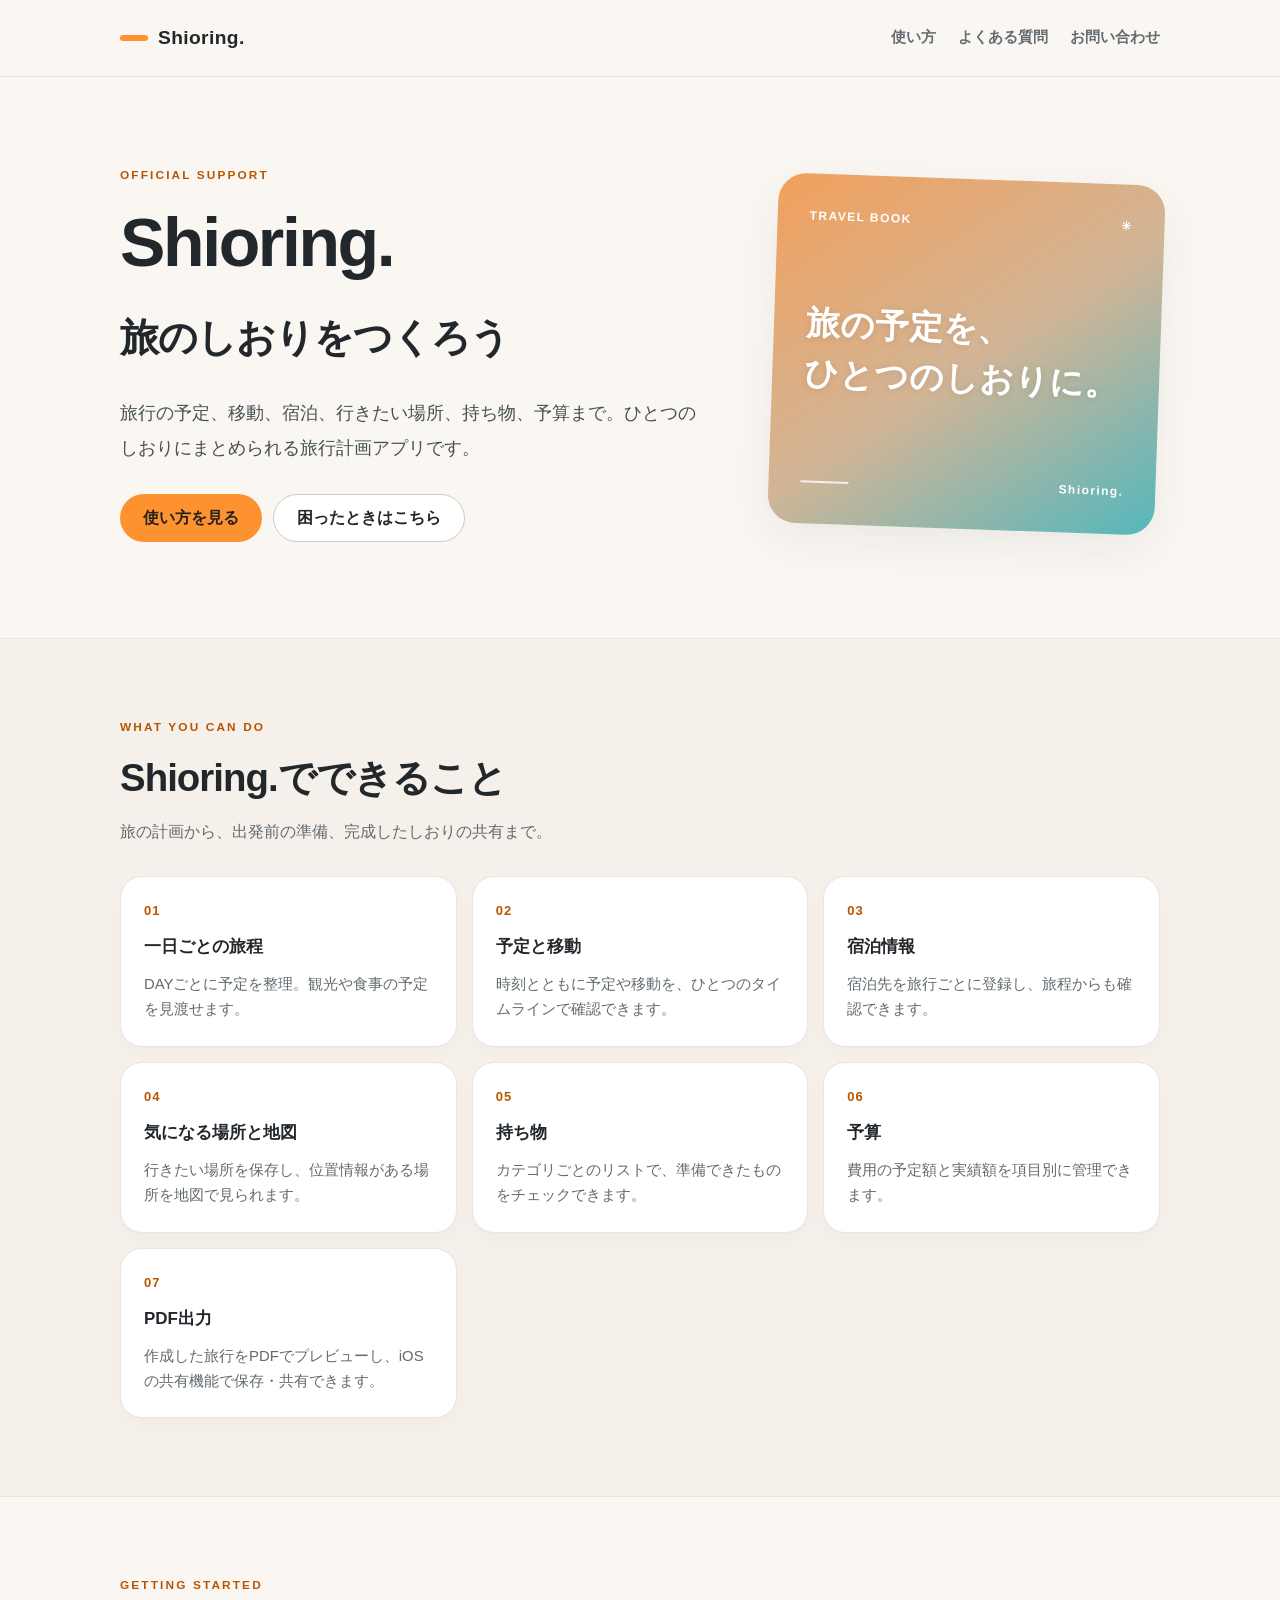
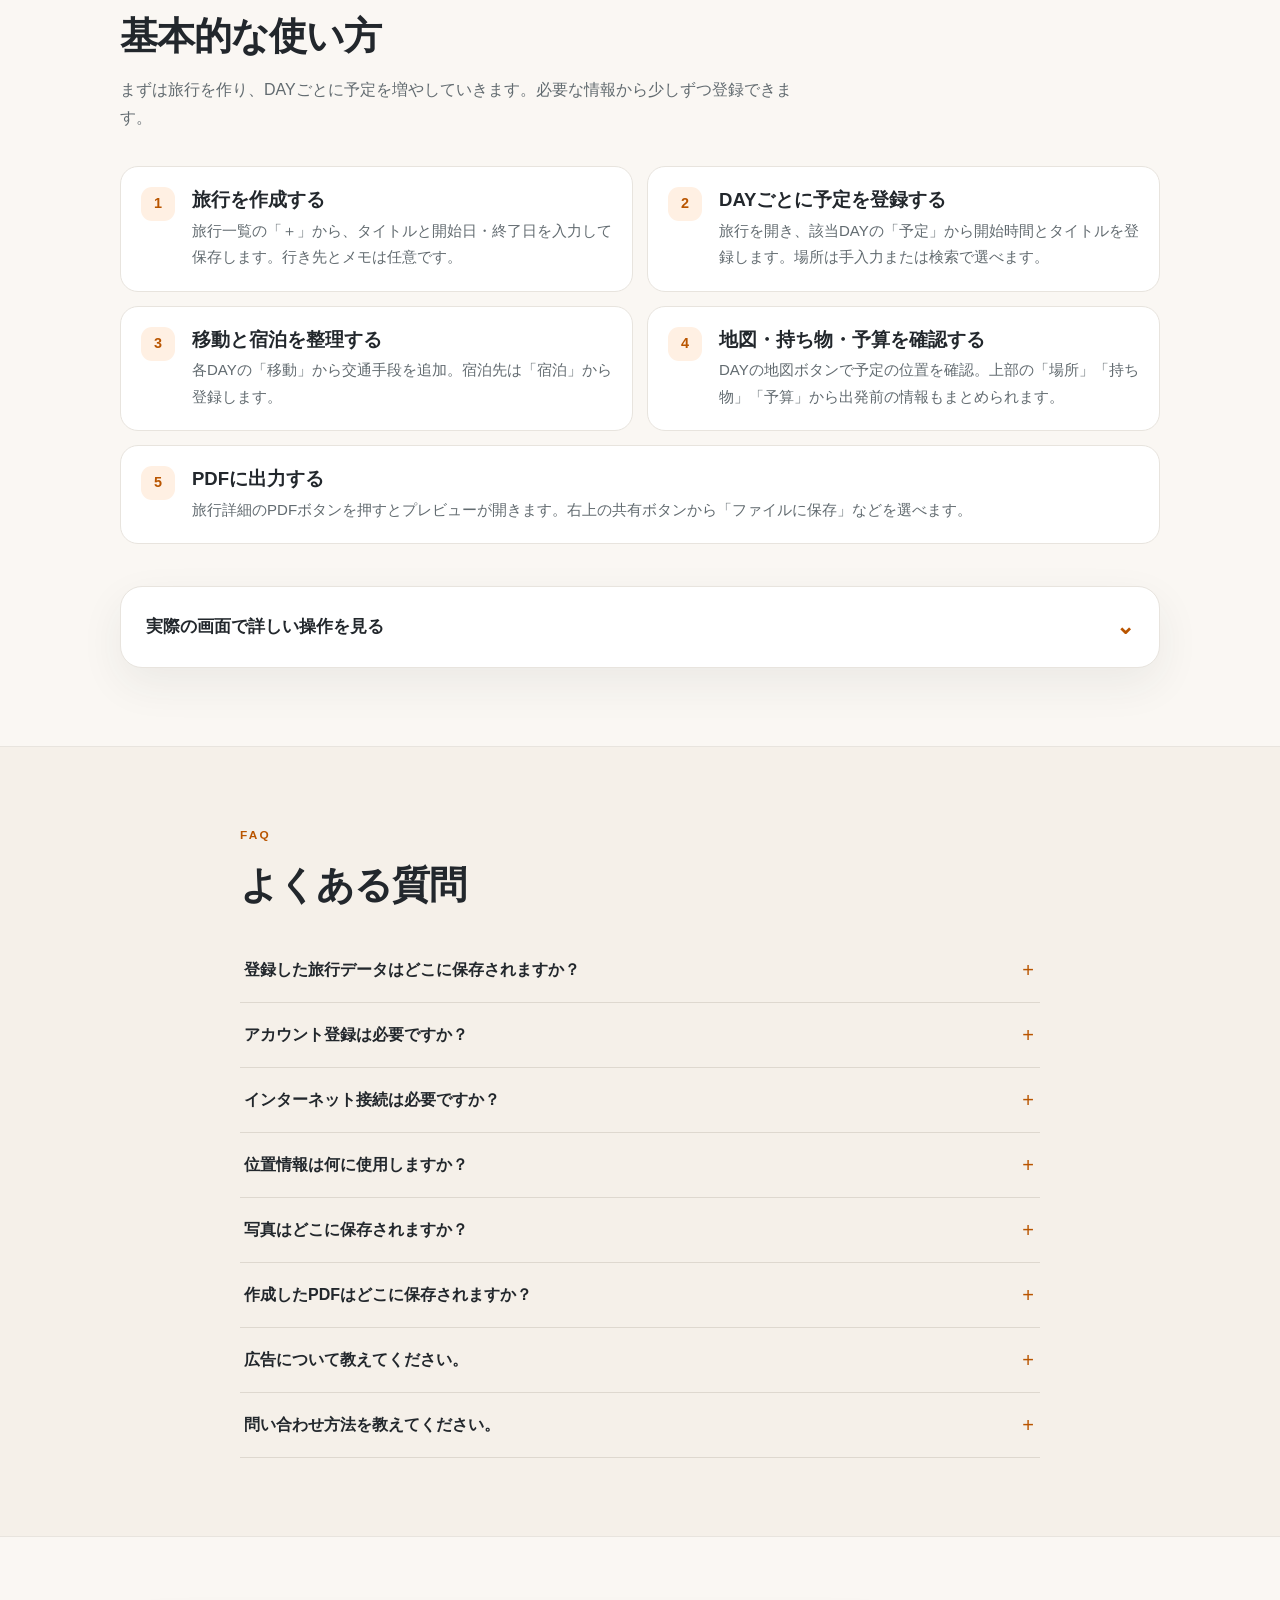
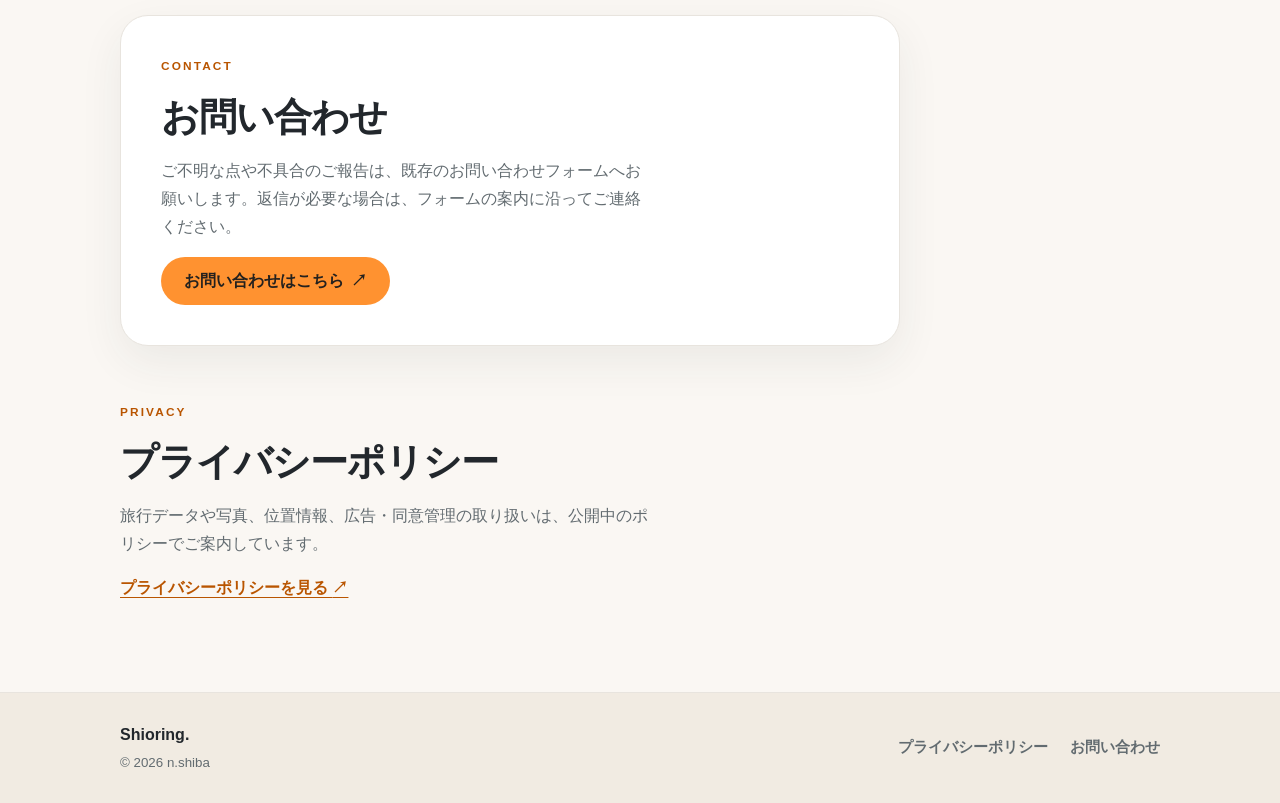
==== support/index.html @ f14eb3ba "Add files via upload" ====
<!doctype html>
<html lang="ja">
<head>
  <meta charset="utf-8">
  <meta name="viewport" content="width=device-width, initial-scale=1">
  <meta name="description" content="Shioring. の使い方、よくある質問、お問い合わせをご案内する公式サポートページです。">
  <meta name="theme-color" content="#faf7f3">
  <title>Shioring. サポート</title>
  <link rel="stylesheet" href="./assets/site.css">
  <script src="./assets/site.js" defer></script>
</head>
<body>
  <a class="skip-link" href="#main">本文へ移動</a>
  <header class="site-header">
    <div class="wrap header-inner">
      <a class="wordmark" href="#top" aria-label="Shioring. サポートの先頭へ"><span class="wordmark-mark" aria-hidden="true"></span>Shioring.</a>
      <nav aria-label="ページ内ナビゲーション">
        <a href="#guide">使い方</a>
        <a href="#faq">よくある質問</a>
        <a href="#contact">お問い合わせ</a>
      </nav>
    </div>
  </header>

  <main id="main">
    <section class="hero wrap" id="top" aria-labelledby="hero-title">
      <div class="hero-copy">
        <p class="eyebrow">OFFICIAL SUPPORT</p>
        <h1 id="hero-title">Shioring.<br><span>旅のしおりをつくろう</span></h1>
        <p class="lead">旅行の予定、移動、宿泊、行きたい場所、持ち物、予算まで。ひとつのしおりにまとめられる旅行計画アプリです。</p>
        <div class="hero-actions">
          <a class="button button-primary" href="#guide">使い方を見る</a>
          <a class="button button-outline" href="#contact">困ったときはこちら</a>
        </div>
      </div>
      <div class="hero-note" aria-hidden="true">
        <div class="note-top"><span>TRAVEL BOOK</span><span>✳</span></div>
        <div class="note-middle">旅の予定を、<br>ひとつのしおりに。</div>
        <div class="note-bottom"><span class="note-line"></span><span>Shioring.</span></div>
      </div>
    </section>

    <section class="section section-warm" id="features" aria-labelledby="features-title">
      <div class="wrap">
        <p class="eyebrow">WHAT YOU CAN DO</p>
        <h2 id="features-title">Shioring.でできること</h2>
        <p class="section-intro">旅の計画から、出発前の準備、完成したしおりの共有まで。</p>
        <ul class="feature-grid">
          <li><span class="feature-symbol" aria-hidden="true">01</span><strong>一日ごとの旅程</strong><span>DAYごとに予定を整理。観光や食事の予定を見渡せます。</span></li>
          <li><span class="feature-symbol" aria-hidden="true">02</span><strong>予定と移動</strong><span>時刻とともに予定や移動を、ひとつのタイムラインで確認できます。</span></li>
          <li><span class="feature-symbol" aria-hidden="true">03</span><strong>宿泊情報</strong><span>宿泊先を旅行ごとに登録し、旅程からも確認できます。</span></li>
          <li><span class="feature-symbol" aria-hidden="true">04</span><strong>気になる場所と地図</strong><span>行きたい場所を保存し、位置情報がある場所を地図で見られます。</span></li>
          <li><span class="feature-symbol" aria-hidden="true">05</span><strong>持ち物</strong><span>カテゴリごとのリストで、準備できたものをチェックできます。</span></li>
          <li><span class="feature-symbol" aria-hidden="true">06</span><strong>予算</strong><span>費用の予定額と実績額を項目別に管理できます。</span></li>
          <li><span class="feature-symbol" aria-hidden="true">07</span><strong>PDF出力</strong><span>作成した旅行をPDFでプレビューし、iOSの共有機能で保存・共有できます。</span></li>
        </ul>
      </div>
    </section>

    <section class="section wrap" id="guide" aria-labelledby="guide-title">
      <p class="eyebrow">GETTING STARTED</p>
      <h2 id="guide-title">基本的な使い方</h2>
      <p class="section-intro">まずは旅行を作り、DAYごとに予定を増やしていきます。必要な情報から少しずつ登録できます。</p>
      <ol class="quick-steps">
        <li><span class="step-number">1</span><div><h3>旅行を作成する</h3><p>旅行一覧の「＋」から、タイトルと開始日・終了日を入力して保存します。行き先とメモは任意です。</p></div></li>
        <li><span class="step-number">2</span><div><h3>DAYごとに予定を登録する</h3><p>旅行を開き、該当DAYの「予定」から開始時間とタイトルを登録します。場所は手入力または検索で選べます。</p></div></li>
        <li><span class="step-number">3</span><div><h3>移動と宿泊を整理する</h3><p>各DAYの「移動」から交通手段を追加。宿泊先は「宿泊」から登録します。</p></div></li>
        <li><span class="step-number">4</span><div><h3>地図・持ち物・予算を確認する</h3><p>DAYの地図ボタンで予定の位置を確認。上部の「場所」「持ち物」「予算」から出発前の情報もまとめられます。</p></div></li>
        <li><span class="step-number">5</span><div><h3>PDFに出力する</h3><p>旅行詳細のPDFボタンを押すとプレビューが開きます。右上の共有ボタンから「ファイルに保存」などを選べます。</p></div></li>
      </ol>

      <details class="illustrated-guide" id="detailed-guide">
        <summary>実際の画面で詳しい操作を見る <span class="summary-arrow" aria-hidden="true">⌄</span></summary>
        <div class="guide-body">
          <article class="guide-card">
            <div><p class="eyebrow">STEP 1</p><h3>旅行のタイトルと日程を決める</h3><p>旅行一覧の右上にある「＋」を押し、タイトル、開始日、終了日を入力して「保存」。保存後、旅行ごとの表紙とDAYが表示されます。</p><p class="image-note">画像：架空の「秋の京都旅」を作成した後の表紙</p></div>
            <a class="screen-link" href="./assets/images/help-cover.jpg" target="_blank" rel="noopener" aria-label="旅行表紙の画面を拡大する"><img src="./assets/images/help-cover.jpg" alt="架空の秋の京都旅の表紙。旅行タイトル、行き先、期間が表示されている" width="960" height="1687" loading="lazy" decoding="async"></a>
          </article>
          <article class="guide-card">
            <div><p class="eyebrow">STEP 2–3</p><h3>予定、移動、宿泊をひとつの旅程に</h3><p>DAY見出しの下に宿泊先が表示されます。DAY末尾の「予定」「移動」から追加してください。予定はタイトルと開始時間を入力でき、移動は交通手段や出発・到着情報を登録できます。</p><p class="image-note">画像：DAY 1の旅程。宿泊、予定、移動が同じ流れに表示されます</p></div>
            <a class="screen-link" href="./assets/images/help-itinerary.jpg" target="_blank" rel="noopener" aria-label="旅程画面を拡大する"><img src="./assets/images/help-itinerary.jpg" alt="DAY 1の旅程に宿泊先、東京駅集合、新幹線、ホテルチェックインが表示されている" width="960" height="1505" loading="lazy" decoding="async"></a>
          </article>
          <article class="guide-card">
            <div><p class="eyebrow">STEP 4</p><h3>地図で行き先を確認する</h3><p>DAY見出しの地図アイコンを押すと、その日の位置情報付き予定を地図上で確認できます。「場所」では気になる場所を保存できます。位置情報がない予定は地図に表示されません。</p><p class="image-note">画像：DAY 2の地図</p></div>
            <a class="screen-link" href="./assets/images/help-map.jpg" target="_blank" rel="noopener" aria-label="DAY地図画面を拡大する"><img src="./assets/images/help-map.jpg" alt="DAY 2の地図に番号付きの予定マーカーが表示されている" width="960" height="1913" loading="lazy" decoding="async"></a>
          </article>
          <article class="guide-card">
            <div><p class="eyebrow">STEP 4</p><h3>持ち物と予算も準備する</h3><p>旅行詳細の「持ち物」で準備済みをチェック。「予算」では項目ごとに予定額・実績額を登録し、合計を確認できます。</p><p class="image-note">画像：持ち物と予算の画面</p></div>
            <div class="screen-pair">
              <a class="screen-link" href="./assets/images/help-packing.jpg" target="_blank" rel="noopener" aria-label="持ち物画面を拡大する"><img src="./assets/images/help-packing.jpg" alt="架空の旅行の持ち物画面。財布は準備済み、モバイルバッテリーは未準備" width="960" height="1265" loading="lazy" decoding="async"></a>
              <a class="screen-link" href="./assets/images/help-budget.jpg" target="_blank" rel="noopener" aria-label="予算画面を拡大する"><img src="./assets/images/help-budget.jpg" alt="架空の旅行の予算画面。予定額、実績額、差額の合計が表示されている" width="960" height="1673" loading="lazy" decoding="async"></a>
            </div>
          </article>
          <article class="guide-card">
            <div><p class="eyebrow">STEP 5</p><h3>完成したしおりをPDFで共有</h3><p>旅行詳細の右上にあるPDFボタンからプレビューへ。共有ボタンを押し、iOSの共有先から保存先を選びます。PDFは作成するだけでは「ファイル」アプリへ自動保存されません。</p><p class="image-note">画像：PDFプレビュー</p></div>
            <a class="screen-link" href="./assets/images/help-pdf.jpg" target="_blank" rel="noopener" aria-label="PDFプレビュー画面を拡大する"><img src="./assets/images/help-pdf.jpg" alt="秋の京都旅のPDFプレビュー。右上に共有ボタンがある" width="960" height="1818" loading="lazy" decoding="async"></a>
          </article>
        </div>
      </details>

      <section class="video-guide" id="video-guide" hidden aria-labelledby="video-title">
        <div><p class="eyebrow">VIDEO GUIDE</p><h3 id="video-title">動画で基本操作を見る</h3><p>再生ボタンを押したときだけ動画を読み込みます。音声・BGMはありません。</p></div>
        <video controls playsinline preload="none">
          <source src="./assets/videos/basic-guide.mp4" type="video/mp4">
          お使いのブラウザは動画の再生に対応していません。
        </video>
      </section>
    </section>

    <section class="section section-warm" id="faq" aria-labelledby="faq-title">
      <div class="wrap faq-wrap">
        <p class="eyebrow">FAQ</p>
        <h2 id="faq-title">よくある質問</h2>
        <details><summary>登録した旅行データはどこに保存されますか？</summary><p>旅行の内容は原則として端末内に保存されます。アプリにはCloudKit・iCloudによる旅行データの自動同期機能はありません。端末の変更・アプリの削除前は、必要な旅行をPDFで保存してください。PDFは閲覧用で、アプリへ旅行データを復元する機能はありません。</p></details>
        <details><summary>アカウント登録は必要ですか？</summary><p>いいえ。アプリ内にアカウント登録・ログイン機能はありません。</p></details>
        <details><summary>インターネット接続は必要ですか？</summary><p>保存済みの旅行内容の確認・編集には、通常は接続を必要としません。地図の読み込み、場所検索、広告、外部ページの表示などには接続が必要な場合があります。</p></details>
        <details><summary>位置情報は何に使用しますか？</summary><p>ユーザーが現在地を使う操作をしたとき、DAY地図での現在地表示や周辺検索などに使用します。現在地の履歴を旅行データとして保存する機能はありません。位置情報を許可しなくても、旅行の作成や閲覧は利用できます。</p></details>
        <details><summary>写真はどこに保存されますか？</summary><p>選択した表紙・予定の写真は、表示に適したサイズに処理して端末内のアプリ領域へ保存します。写真ライブラリ全体を読み取る機能はありません。</p></details>
        <details><summary>作成したPDFはどこに保存されますか？</summary><p>PDFはプレビュー用に一時ファイルとして生成されます。残しておきたい場合は、共有ボタンから「ファイルに保存」など保存先を選んでください。</p></details>
        <details><summary>広告について教えてください。</summary><p>旅行一覧にはGoogle AdMobのバナー広告が表示される場合があります。旅行詳細や編集画面には表示しません。地域などに応じた同意確認にはGoogle UMPを使用します。詳しくは<a href="https://n-shiba-play.github.io/tabi-no-shiori-privacy/">プライバシーポリシー</a>をご覧ください。</p></details>
        <details><summary>問い合わせ方法を教えてください。</summary><p><a href="https://forms.gle/FpGztPyjctVfesUS7" target="_blank" rel="noopener noreferrer">既存のお問い合わせフォーム</a>からご連絡ください。旅行データや写真などの個人情報は、必要がなければ送らないでください。</p></details>
      </div>
    </section>

    <section class="section wrap contact-wrap" id="contact" aria-labelledby="contact-title">
      <div class="contact-card">
        <p class="eyebrow">CONTACT</p>
        <h2 id="contact-title">お問い合わせ</h2>
        <p>ご不明な点や不具合のご報告は、既存のお問い合わせフォームへお願いします。返信が必要な場合は、フォームの案内に沿ってご連絡ください。</p>
        <a class="button button-primary" href="https://forms.gle/FpGztPyjctVfesUS7" target="_blank" rel="noopener noreferrer">お問い合わせはこちら <span aria-hidden="true">↗</span></a>
      </div>
    </section>

    <section class="section wrap policy-wrap" id="privacy" aria-labelledby="privacy-title">
      <p class="eyebrow">PRIVACY</p>
      <h2 id="privacy-title">プライバシーポリシー</h2>
      <p>旅行データや写真、位置情報、広告・同意管理の取り扱いは、公開中のポリシーでご案内しています。</p>
      <a class="text-link" href="https://n-shiba-play.github.io/tabi-no-shiori-privacy/">プライバシーポリシーを見る <span aria-hidden="true">↗</span></a>
    </section>
  </main>

  <footer class="site-footer">
    <div class="wrap footer-inner"><div><strong>Shioring.</strong><small>© 2026 n.shiba</small></div><nav aria-label="フッターナビゲーション"><a href="https://n-shiba-play.github.io/tabi-no-shiori-privacy/">プライバシーポリシー</a><a href="https://forms.gle/FpGztPyjctVfesUS7" target="_blank" rel="noopener noreferrer">お問い合わせ</a></nav></div>
  </footer>
</body>
</html>
---- support/assets/site.css ----
:root{color-scheme:light;--paper:#faf7f3;--paper-deep:#f5f0e9;--card:#fff;--ink:#22272c;--muted:#626b70;--orange:#ff9230;--orange-deep:#b95500;--teal:#39bac2;--line:#e8e4de;--radius:22px;--shadow:0 16px 44px rgba(46,52,54,.07)}
*{box-sizing:border-box}
html{scroll-behavior:smooth;scroll-padding-top:88px}
body{margin:0;background:var(--paper);color:var(--ink);font-family:-apple-system,BlinkMacSystemFont,"Hiragino Kaku Gothic ProN","Hiragino Sans",Meiryo,sans-serif;line-height:1.75;-webkit-text-size-adjust:100%}
img,video{max-width:100%;height:auto;display:block}
a{color:inherit;text-underline-offset:.22em}
button,a,summary{-webkit-tap-highlight-color:transparent}
:focus-visible{outline:3px solid var(--teal);outline-offset:4px;border-radius:5px}
.skip-link{position:absolute;left:16px;top:-80px;z-index:50;background:var(--ink);color:#fff;padding:10px 16px;border-radius:8px}.skip-link:focus{top:12px}
.wrap{width:min(100% - 40px,1040px);margin-inline:auto}
.site-header{background:rgba(250,247,243,.96);border-bottom:1px solid var(--line)}
.header-inner{min-height:76px;display:flex;align-items:center;justify-content:space-between;gap:20px}
.wordmark{text-decoration:none;font-size:1.2rem;letter-spacing:.02em;font-weight:800;display:inline-flex;align-items:center;gap:10px;white-space:nowrap}
.wordmark-mark{display:inline-block;width:28px;height:6px;border-radius:9px;background:var(--orange)}
.site-header nav,.footer-inner nav{display:flex;align-items:center;gap:22px;flex-wrap:wrap}
.site-header nav a,.footer-inner nav a{text-decoration:none;color:var(--muted);font-size:.91rem;font-weight:600}
.site-header nav a:hover,.footer-inner nav a:hover,.text-link:hover{color:var(--orange-deep)}
.hero{padding-block:88px 96px;display:grid;grid-template-columns:minmax(0,1.2fr) minmax(240px,.8fr);align-items:center;gap:72px}
.eyebrow{font-size:.74rem;letter-spacing:.18em;font-weight:800;color:var(--orange-deep);margin:0 0 14px}
h1,h2,h3,p{overflow-wrap:anywhere}
h1{font-size:clamp(2.55rem,5.4vw,4.25rem);line-height:1.25;letter-spacing:-.035em;margin:0 0 26px}
h1 span{font-size:.58em;font-weight:750;letter-spacing:-.025em}
h2{font-size:clamp(1.7rem,3.3vw,2.4rem);line-height:1.35;letter-spacing:-.025em;margin:0 0 14px}
h3{font-size:1.16rem;line-height:1.45;margin:0 0 10px}
p{margin:0 0 1em}
.lead{font-size:1.13rem;max-width:34em;color:#455054;line-height:1.95}
.hero-actions{display:flex;gap:11px;flex-wrap:wrap;margin-top:28px}
.button{min-height:48px;border-radius:999px;padding:10px 23px;display:inline-flex;justify-content:center;align-items:center;gap:7px;text-decoration:none;font-weight:750;line-height:1.35;transition:transform .15s,background-color .15s}
.button:hover{transform:translateY(-2px)}
.button-primary{background:var(--orange);color:#24211e}.button-primary:hover{background:#ffa249}
.button-outline{border:1px solid #cfcac2;background:#fff;color:var(--ink)}
.hero-note{min-height:350px;border-radius:28px;padding:32px;background:linear-gradient(145deg,#f2a05c 0%,#d2b596 52%,#54b7bd 100%);box-shadow:var(--shadow);display:flex;flex-direction:column;justify-content:space-between;color:#fff;transform:rotate(2deg)}
.note-top,.note-bottom{display:flex;justify-content:space-between;align-items:center;gap:16px;font-weight:800;letter-spacing:.12em;font-size:.75rem}
.note-middle{font-size:clamp(1.45rem,2.8vw,2.1rem);line-height:1.5;font-weight:800;text-shadow:0 1px 7px rgba(0,0,0,.1)}
.note-line{width:48px;height:2px;background:#fff;opacity:.8}
.section{padding-block:78px}
.section-warm{background:var(--paper-deep);border-block:1px solid var(--line)}
.section-intro{color:var(--muted);max-width:42em;margin-bottom:30px}
.feature-grid{list-style:none;padding:0;margin:0;display:grid;grid-template-columns:repeat(3,minmax(0,1fr));gap:15px}
.feature-grid li{min-width:0;background:var(--card);border:1px solid var(--line);border-radius:var(--radius);padding:23px;display:flex;flex-direction:column;gap:10px;box-shadow:0 8px 20px rgba(46,52,54,.025)}
.feature-symbol{font-size:.81rem;font-weight:800;color:var(--orange-deep);letter-spacing:.08em}
.feature-grid strong{font-size:1.06rem}.feature-grid li>span:last-child{color:var(--muted);font-size:.93rem;line-height:1.7}
.quick-steps{list-style:none;margin:34px 0 42px;padding:0;display:grid;grid-template-columns:repeat(2,minmax(0,1fr));gap:14px}
.quick-steps li{background:var(--card);border:1px solid var(--line);border-radius:18px;padding:20px;display:flex;gap:17px;min-width:0}
.quick-steps li:last-child{grid-column:1/-1}
.quick-steps h3{margin-bottom:4px}.quick-steps p{margin:0;color:var(--muted);font-size:.94rem}
.step-number{flex:none;width:34px;height:34px;display:grid;place-items:center;border-radius:11px;background:#fff0e3;color:var(--orange-deep);font-size:.9rem;font-weight:850}
.illustrated-guide{background:var(--card);border:1px solid var(--line);border-radius:var(--radius);overflow:hidden;box-shadow:var(--shadow)}
.illustrated-guide>summary{cursor:pointer;list-style:none;display:flex;align-items:center;justify-content:space-between;gap:12px;padding:20px 25px;font-weight:800;font-size:1.04rem}
.illustrated-guide>summary::-webkit-details-marker{display:none}
.summary-arrow{font-size:1.4rem;color:var(--orange-deep);transition:transform .2s}.illustrated-guide[open] .summary-arrow{transform:rotate(180deg)}
.guide-body{border-top:1px solid var(--line);padding:0 24px}
.guide-card{display:grid;grid-template-columns:minmax(0,1fr) minmax(225px,330px);align-items:start;gap:36px;padding:38px 0;border-bottom:1px solid var(--line)}
.guide-card:last-child{border-bottom:0}
.guide-card p:not(.eyebrow){color:var(--muted)}.guide-card .image-note{font-size:.8rem;margin-top:20px}
.screen-link{display:block;text-decoration:none;border:1px solid #e8e4df;border-radius:18px;overflow:hidden;box-shadow:0 9px 25px rgba(34,39,44,.08);background:#fff}
.screen-link img{width:100%;height:auto}
.screen-pair{display:grid;grid-template-columns:repeat(2,minmax(0,1fr));gap:10px;max-width:330px}
.screen-pair .screen-link{border-radius:12px}
.video-guide{margin-top:34px;padding:26px;border:1px solid var(--line);border-radius:var(--radius);background:#fff;display:grid;grid-template-columns:1fr minmax(220px,330px);gap:28px;align-items:start}
.video-guide[hidden]{display:none}.video-guide p:last-child{color:var(--muted);margin:0}
.video-guide video{width:100%;aspect-ratio:9/16;max-height:500px;background:#222;border-radius:14px}
.faq-wrap{max-width:800px}.faq-wrap h2{margin-bottom:27px}
.faq-wrap details{border-bottom:1px solid #ded8cf;padding:0 4px}.faq-wrap summary{cursor:pointer;list-style:none;padding:18px 28px 18px 0;font-weight:730;position:relative}.faq-wrap summary::-webkit-details-marker{display:none}.faq-wrap summary:after{content:"+";position:absolute;right:2px;top:15px;color:var(--orange-deep);font-size:1.25rem;font-weight:400}.faq-wrap details[open] summary:after{content:"−"}.faq-wrap details p{max-width:65ch;color:#4d585c;padding:0 26px 18px 0;margin:0}.faq-wrap details a,.policy-wrap a{color:var(--orange-deep);font-weight:650}
.contact-wrap{padding-bottom:36px}.contact-card{border-radius:28px;background:#fff;box-shadow:var(--shadow);border:1px solid var(--line);padding:40px;max-width:780px}.contact-card p:not(.eyebrow){color:var(--muted);max-width:55ch}
.policy-wrap{padding-top:20px;padding-bottom:90px}.policy-wrap p:not(.eyebrow){color:var(--muted);max-width:60ch}.text-link{font-weight:750}
.site-footer{background:#f1ebe2;border-top:1px solid var(--line);padding:28px 0}.footer-inner{display:flex;justify-content:space-between;gap:24px;align-items:center}.footer-inner strong{display:block}.footer-inner small{display:block;color:var(--muted);margin-top:2px}
@media(max-width:760px){.wrap{width:min(100% - 32px,560px)}.header-inner{min-height:68px}.site-header nav{gap:10px}.site-header nav a{font-size:.78rem}.hero{padding-block:54px 65px;grid-template-columns:1fr;gap:40px}.hero-note{min-height:235px;max-width:420px;width:92%;justify-self:center}.section{padding-block:58px}.feature-grid{grid-template-columns:repeat(2,minmax(0,1fr))}.quick-steps{grid-template-columns:1fr}.quick-steps li:last-child{grid-column:auto}.guide-card{grid-template-columns:1fr;gap:18px}.screen-link{max-width:340px;margin:auto}.screen-pair{max-width:400px;margin:auto}.video-guide{grid-template-columns:1fr}.contact-card{padding:28px}.footer-inner{align-items:flex-start;flex-direction:column}}
@media(max-width:430px){.header-inner{flex-wrap:wrap;padding-block:10px;gap:5px}.site-header nav{width:100%;justify-content:space-between}.hero-actions{flex-direction:column;align-items:stretch}.hero-note{min-height:215px}.feature-grid{grid-template-columns:1fr}.feature-grid li{padding:19px}.guide-body{padding-inline:16px}.illustrated-guide>summary{padding-inline:17px}.guide-card{padding-block:30px}.screen-pair{gap:7px}.screen-pair .screen-link{max-width:none}}
@media(prefers-reduced-motion:reduce){html{scroll-behavior:auto}.button,.summary-arrow{transition:none}}
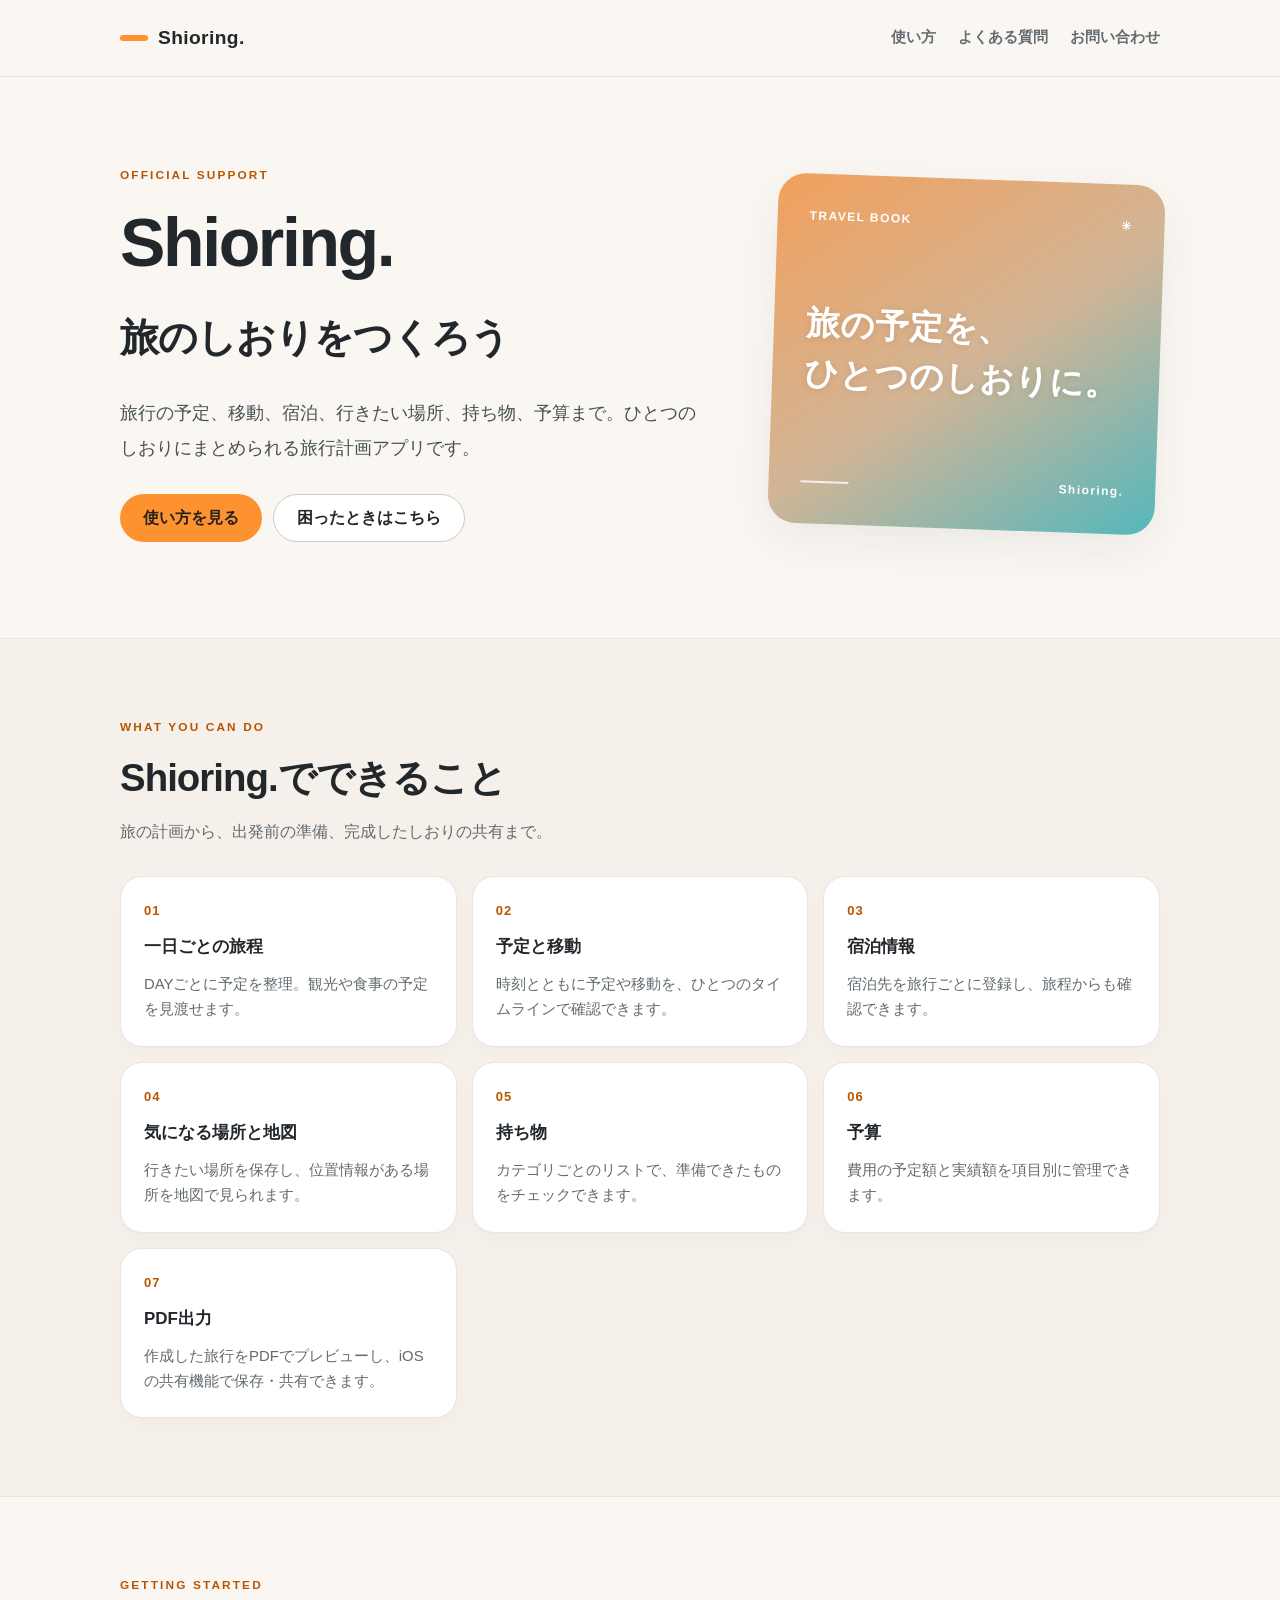
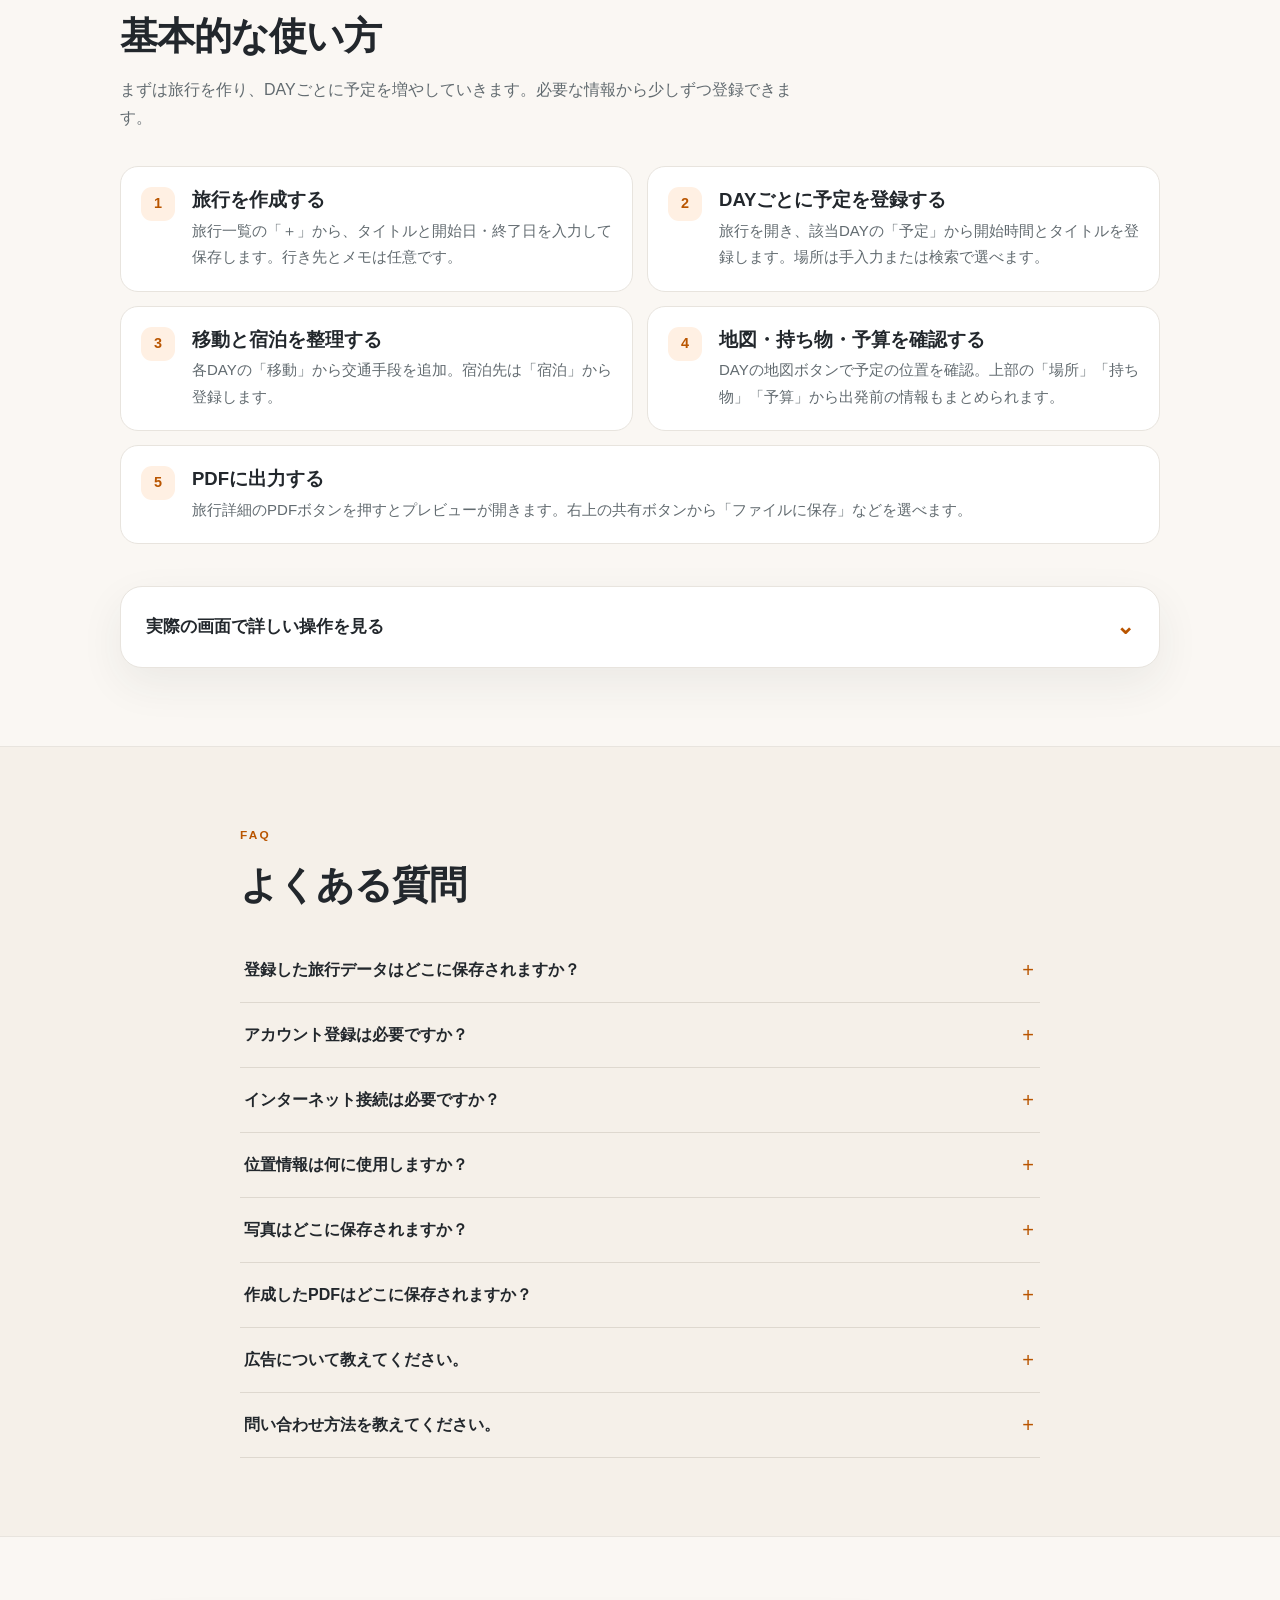
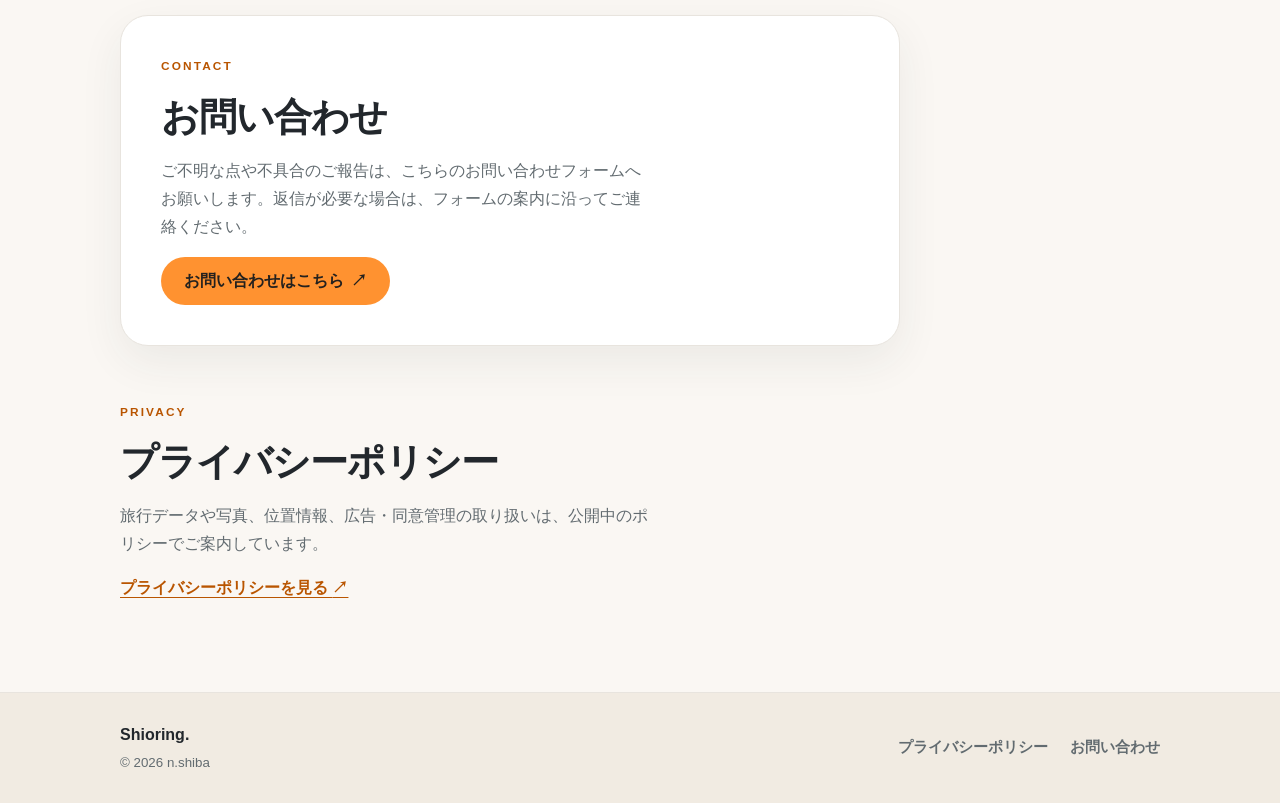
==== commit fedf026c: "Update index.html" ====
--- a/support/index.html
+++ b/support/index.html
@@ -126,7 +126,7 @@
       <div class="contact-card">
         <p class="eyebrow">CONTACT</p>
         <h2 id="contact-title">お問い合わせ</h2>
-        <p>ご不明な点や不具合のご報告は、既存のお問い合わせフォームへお願いします。返信が必要な場合は、フォームの案内に沿ってご連絡ください。</p>
+        <p>ご不明な点や不具合のご報告は、こちらのお問い合わせフォームへお願いします。返信が必要な場合は、フォームの案内に沿ってご連絡ください。</p>
         <a class="button button-primary" href="https://forms.gle/FpGztPyjctVfesUS7" target="_blank" rel="noopener noreferrer">お問い合わせはこちら <span aria-hidden="true">↗</span></a>
       </div>
     </section>
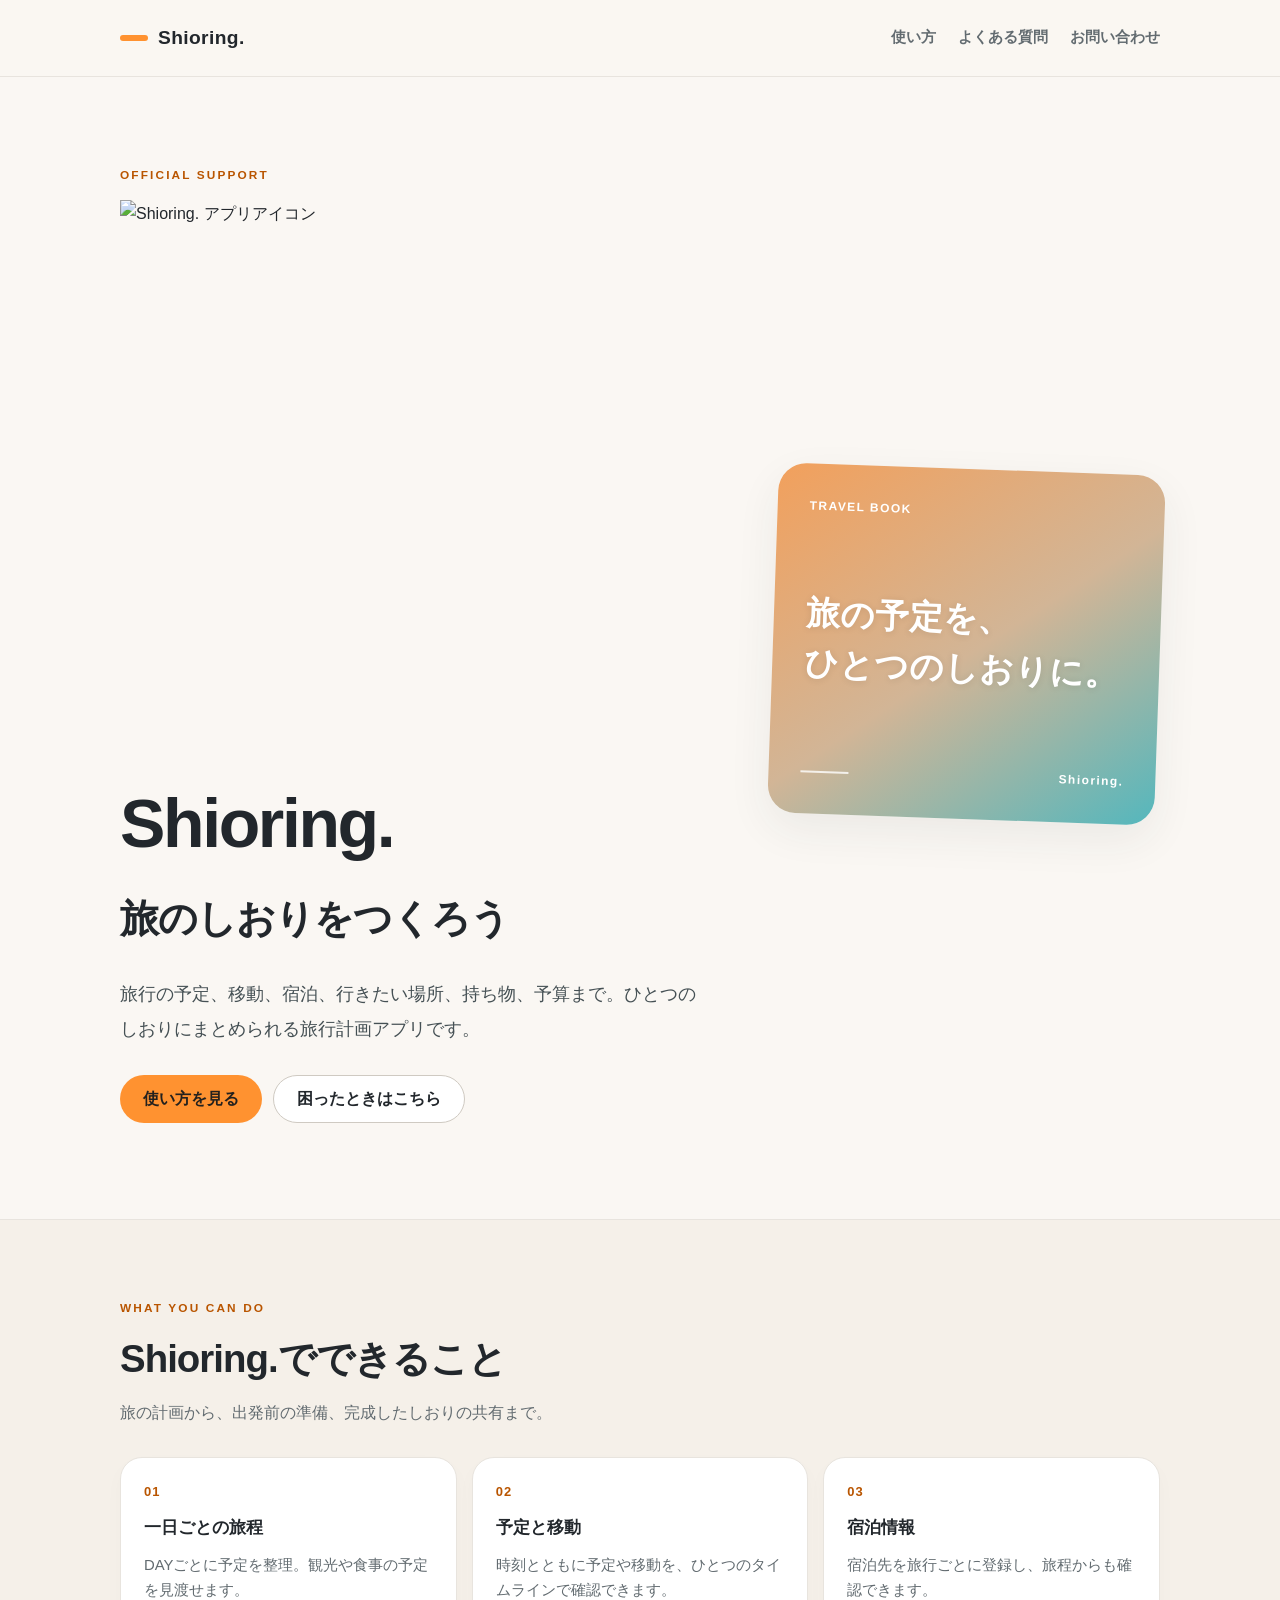
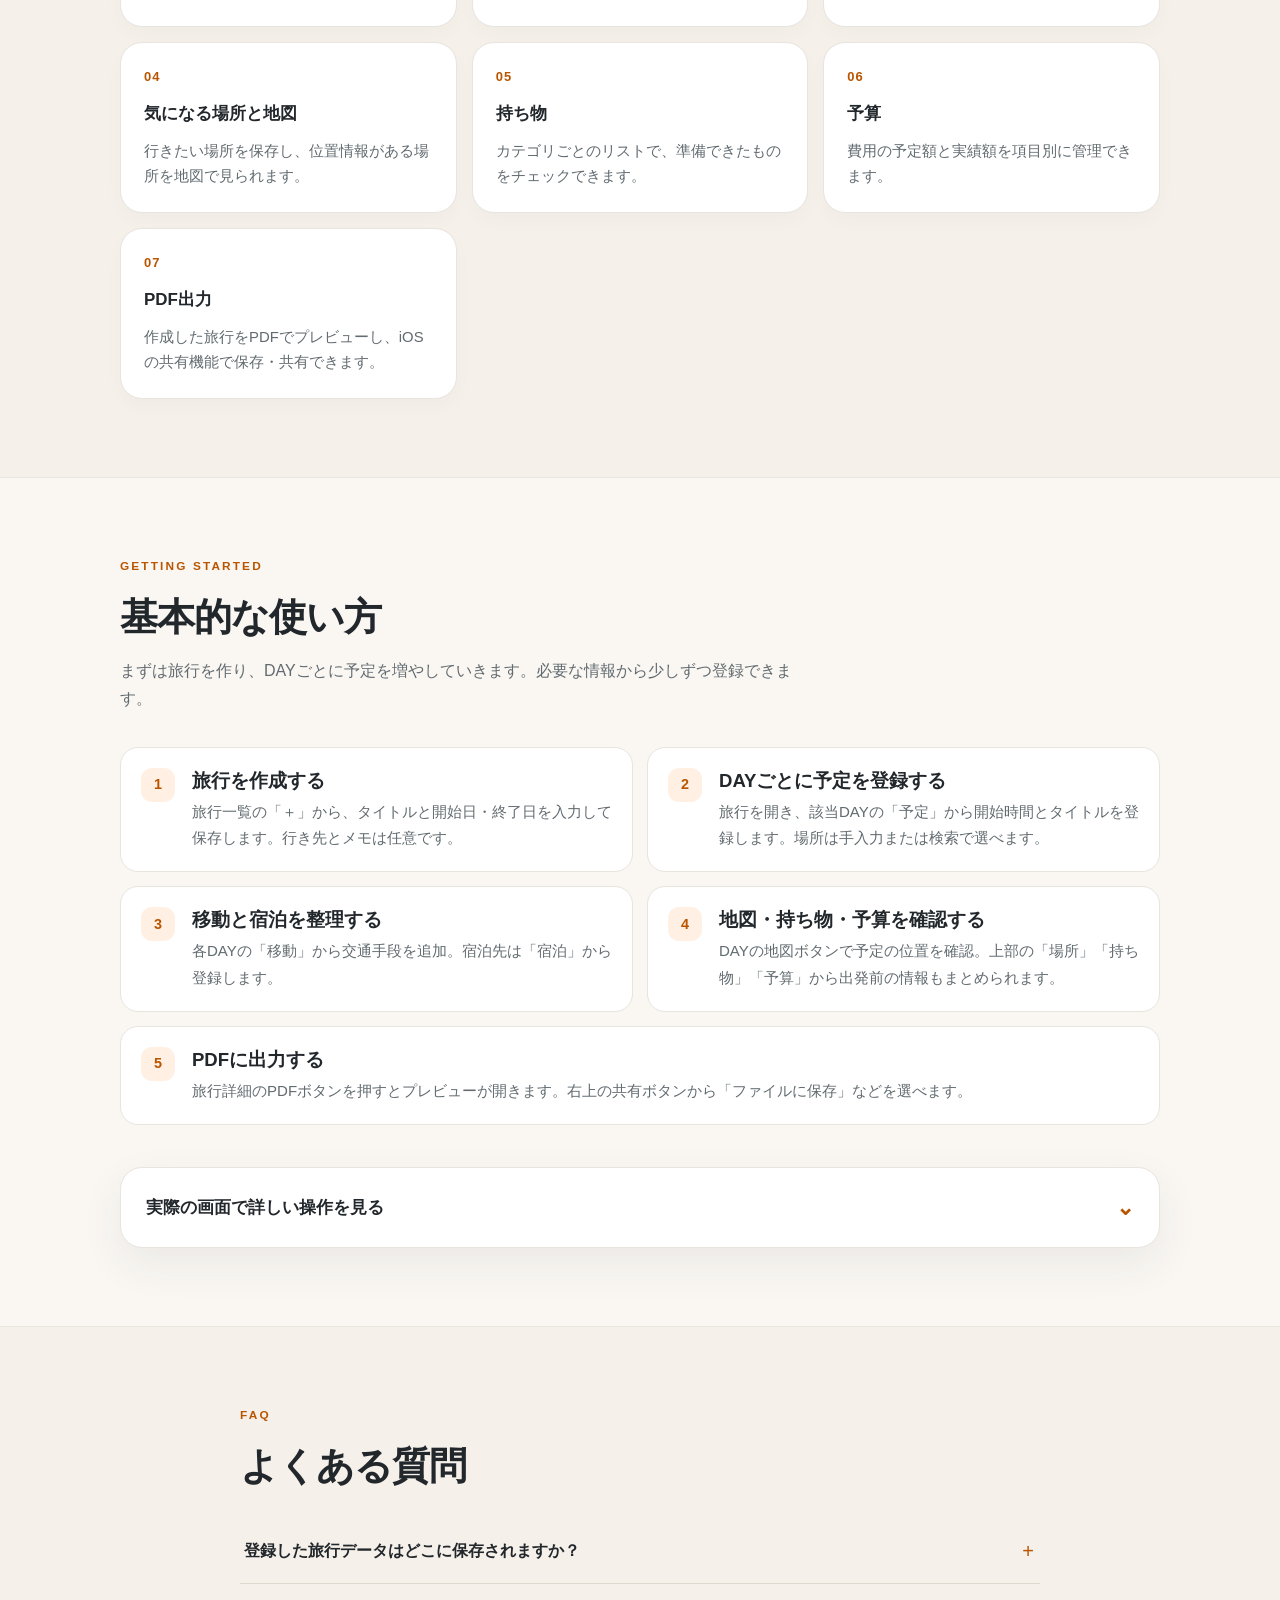
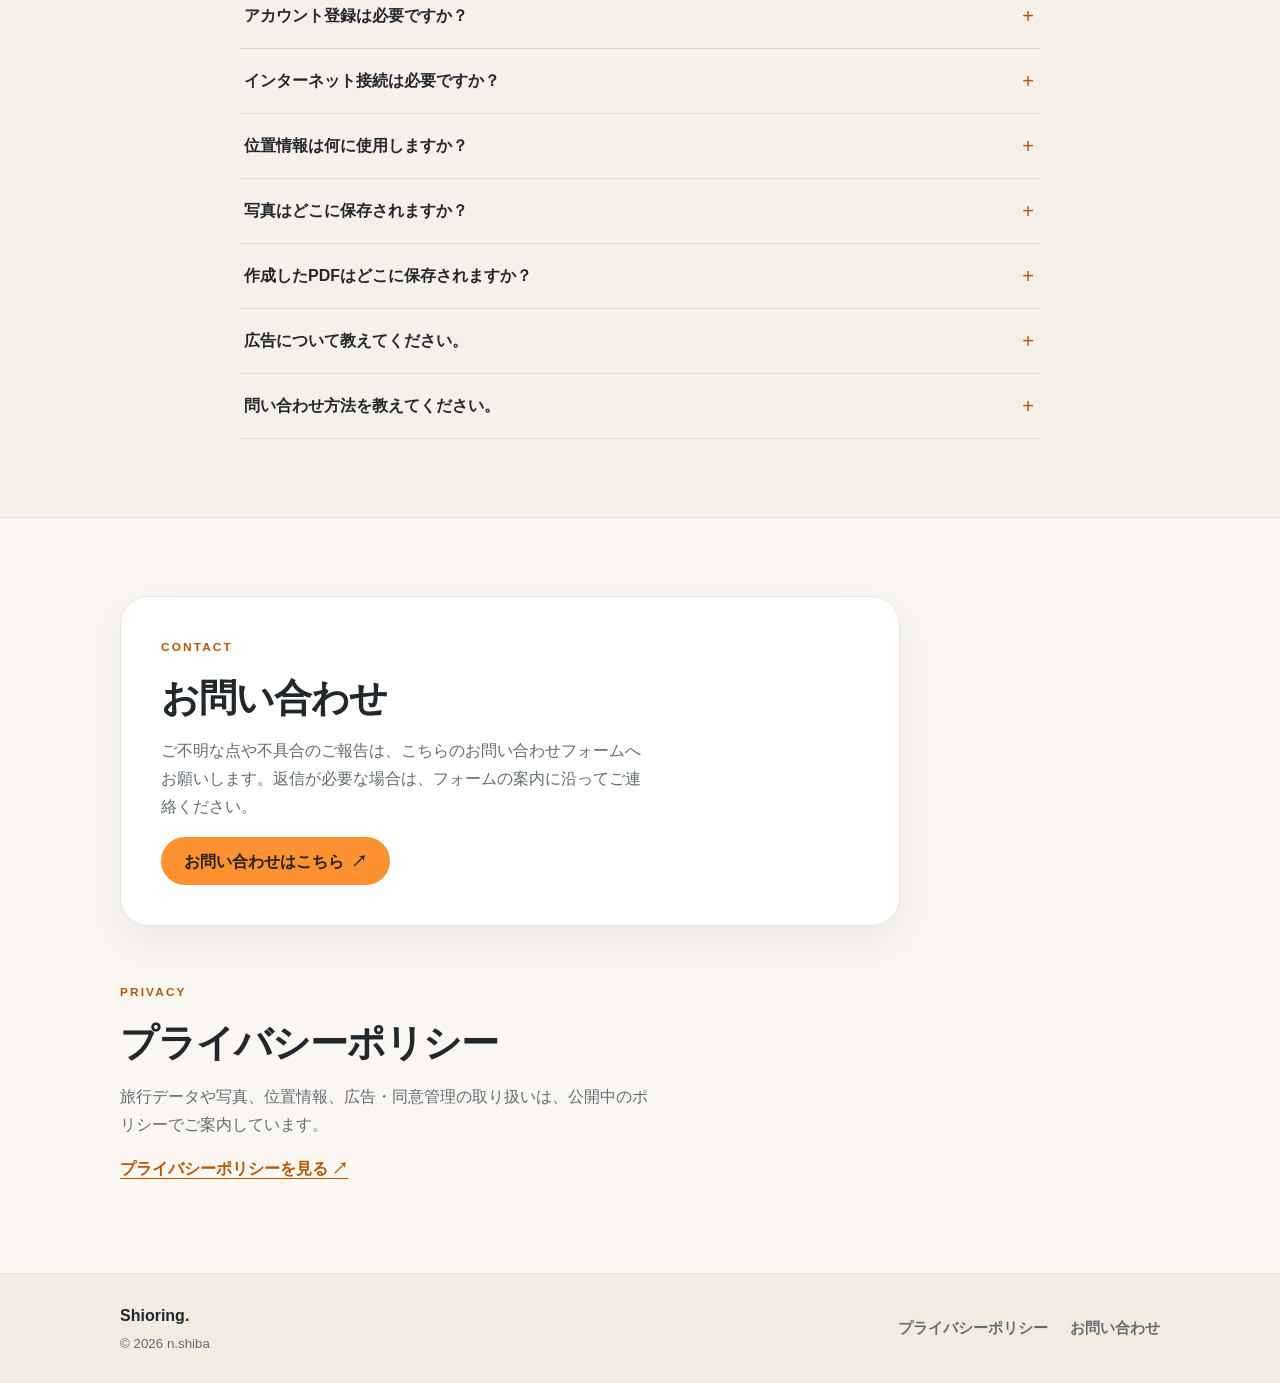
==== commit 81708dae: "Add files via upload" ====
--- a/support/index.html
+++ b/support/index.html
@@ -26,7 +26,10 @@
     <section class="hero wrap" id="top" aria-labelledby="hero-title">
       <div class="hero-copy">
         <p class="eyebrow">OFFICIAL SUPPORT</p>
-        <h1 id="hero-title">Shioring.<br><span>旅のしおりをつくろう</span></h1>
+        <div class="hero-heading">
+          <img class="hero-app-icon" src="./assets/images/AppIcon.png" alt="Shioring. アプリアイコン" width="1024" height="1024">
+          <h1 id="hero-title">Shioring.<br><span>旅のしおりをつくろう</span></h1>
+        </div>
         <p class="lead">旅行の予定、移動、宿泊、行きたい場所、持ち物、予算まで。ひとつのしおりにまとめられる旅行計画アプリです。</p>
         <div class="hero-actions">
           <a class="button button-primary" href="#guide">使い方を見る</a>
@@ -34,7 +37,7 @@
         </div>
       </div>
       <div class="hero-note" aria-hidden="true">
-        <div class="note-top"><span>TRAVEL BOOK</span><span>✳</span></div>
+        <div class="note-top"><span>TRAVEL BOOK</span><span class="note-accent"></span></div>
         <div class="note-middle">旅の予定を、<br>ひとつのしおりに。</div>
         <div class="note-bottom"><span class="note-line"></span><span>Shioring.</span></div>
       </div>
@@ -118,7 +121,7 @@
         <details><summary>写真はどこに保存されますか？</summary><p>選択した表紙・予定の写真は、表示に適したサイズに処理して端末内のアプリ領域へ保存します。写真ライブラリ全体を読み取る機能はありません。</p></details>
         <details><summary>作成したPDFはどこに保存されますか？</summary><p>PDFはプレビュー用に一時ファイルとして生成されます。残しておきたい場合は、共有ボタンから「ファイルに保存」など保存先を選んでください。</p></details>
         <details><summary>広告について教えてください。</summary><p>旅行一覧にはGoogle AdMobのバナー広告が表示される場合があります。旅行詳細や編集画面には表示しません。地域などに応じた同意確認にはGoogle UMPを使用します。詳しくは<a href="https://n-shiba-play.github.io/tabi-no-shiori-privacy/">プライバシーポリシー</a>をご覧ください。</p></details>
-        <details><summary>問い合わせ方法を教えてください。</summary><p><a href="https://forms.gle/FpGztPyjctVfesUS7" target="_blank" rel="noopener noreferrer">既存のお問い合わせフォーム</a>からご連絡ください。旅行データや写真などの個人情報は、必要がなければ送らないでください。</p></details>
+        <details><summary>問い合わせ方法を教えてください。</summary><p><a href="https://forms.gle/FpGztPyjctVfesUS7" target="_blank" rel="noopener noreferrer">こちらのお問い合わせフォーム</a>からご連絡ください。旅行データや写真などの個人情報は、必要がなければ送らないでください。</p></details>
       </div>
     </section>
 
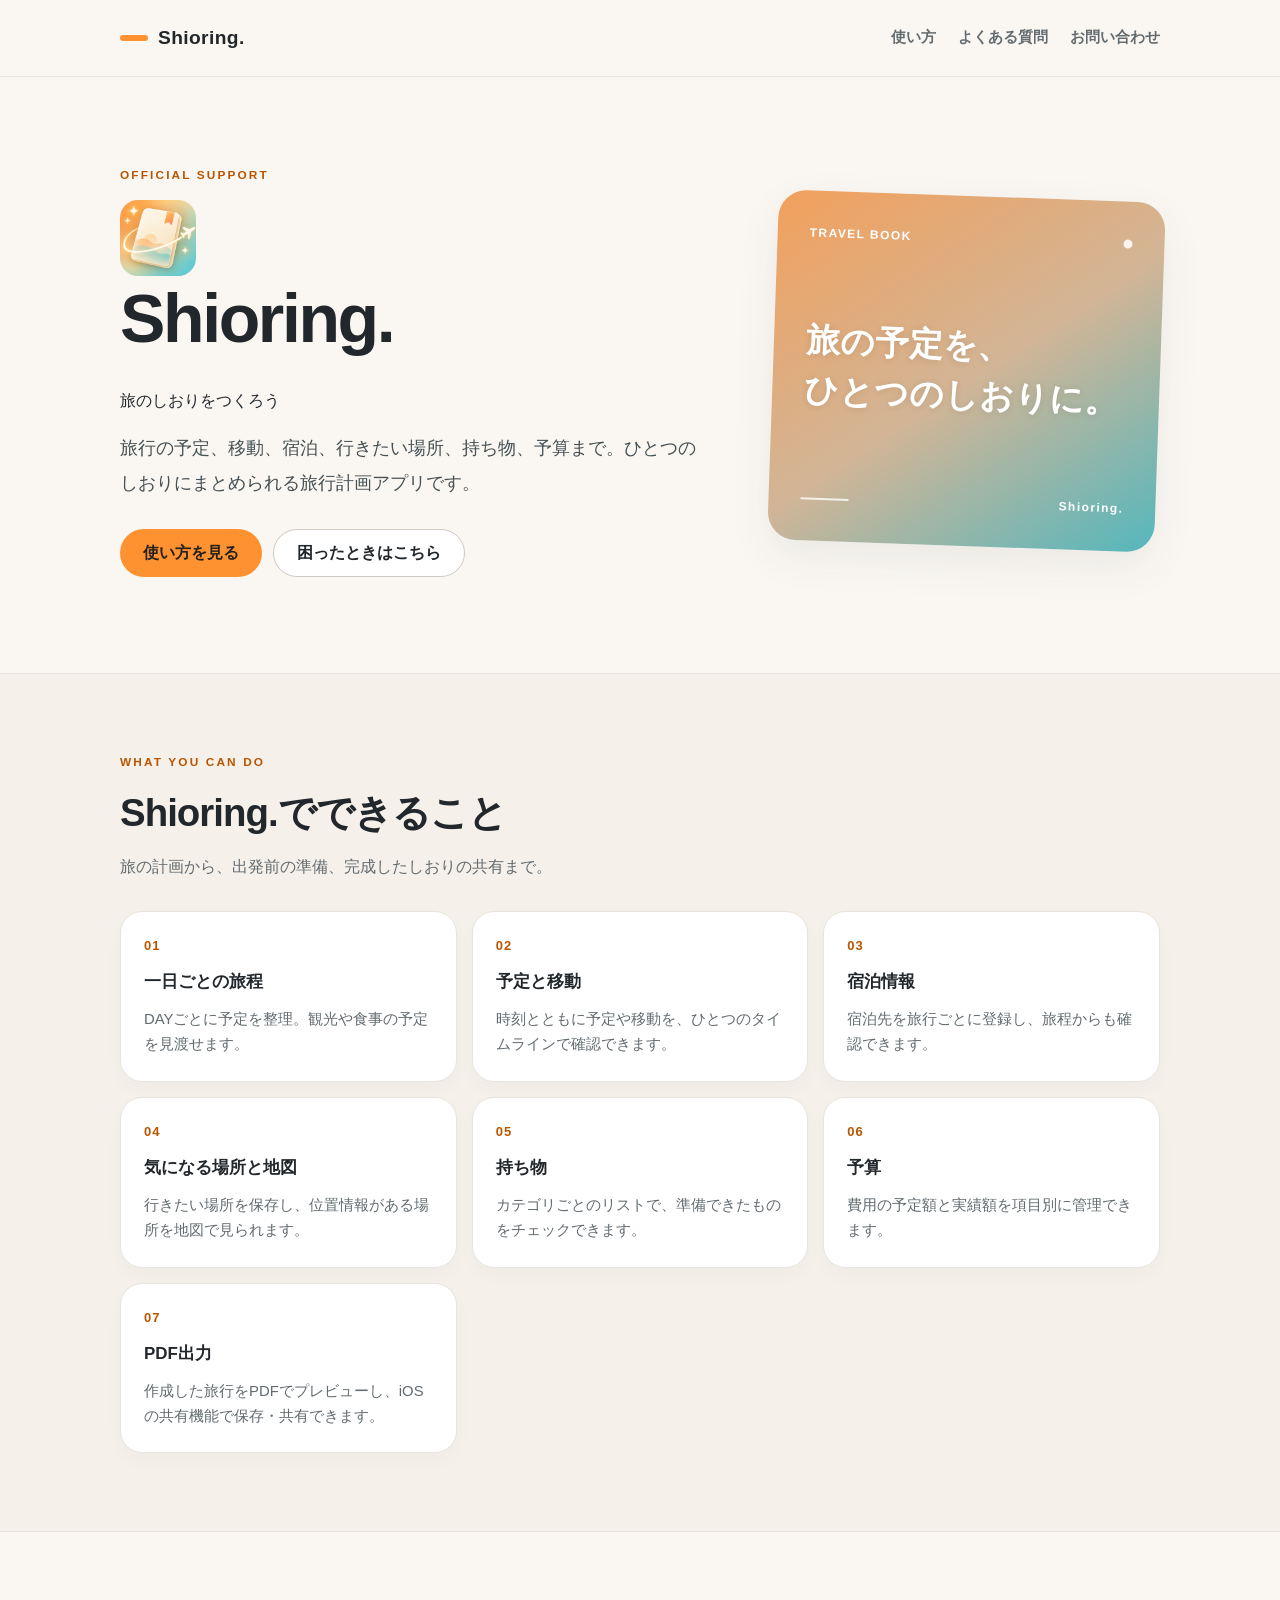
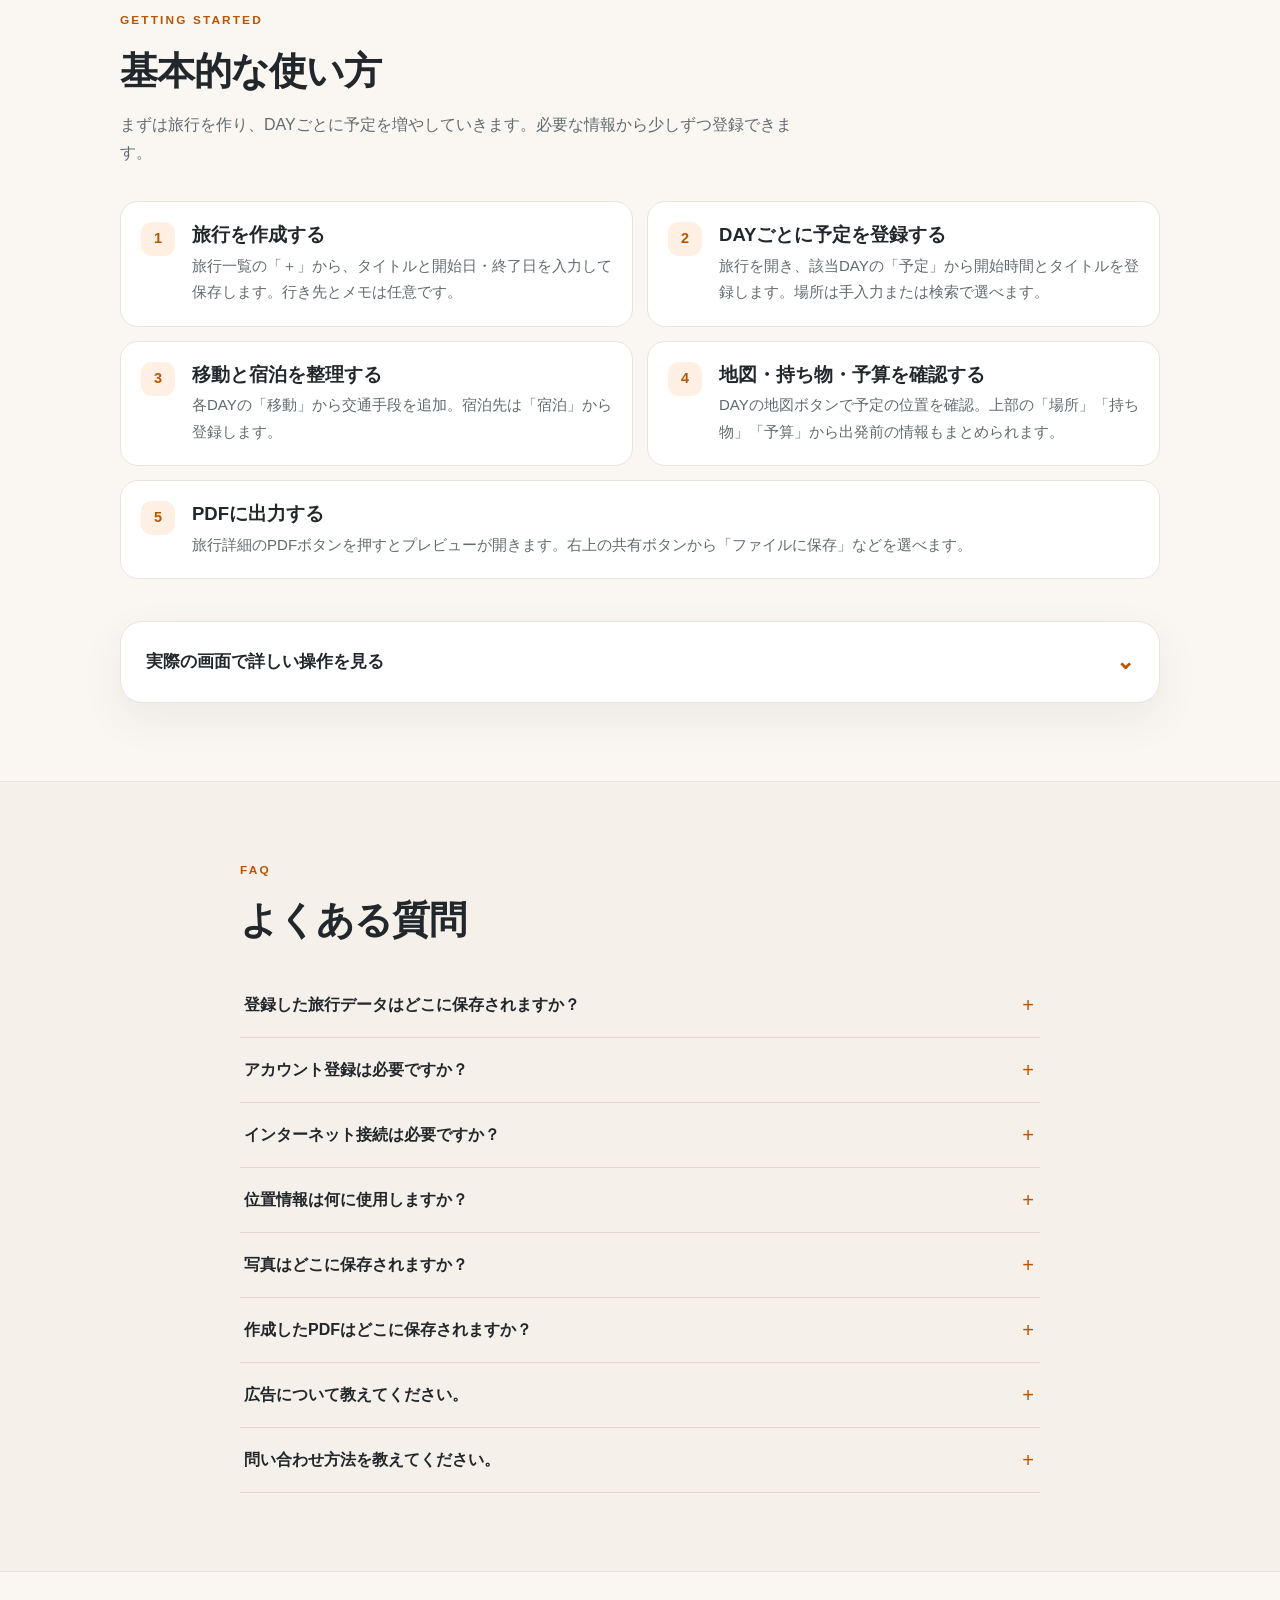
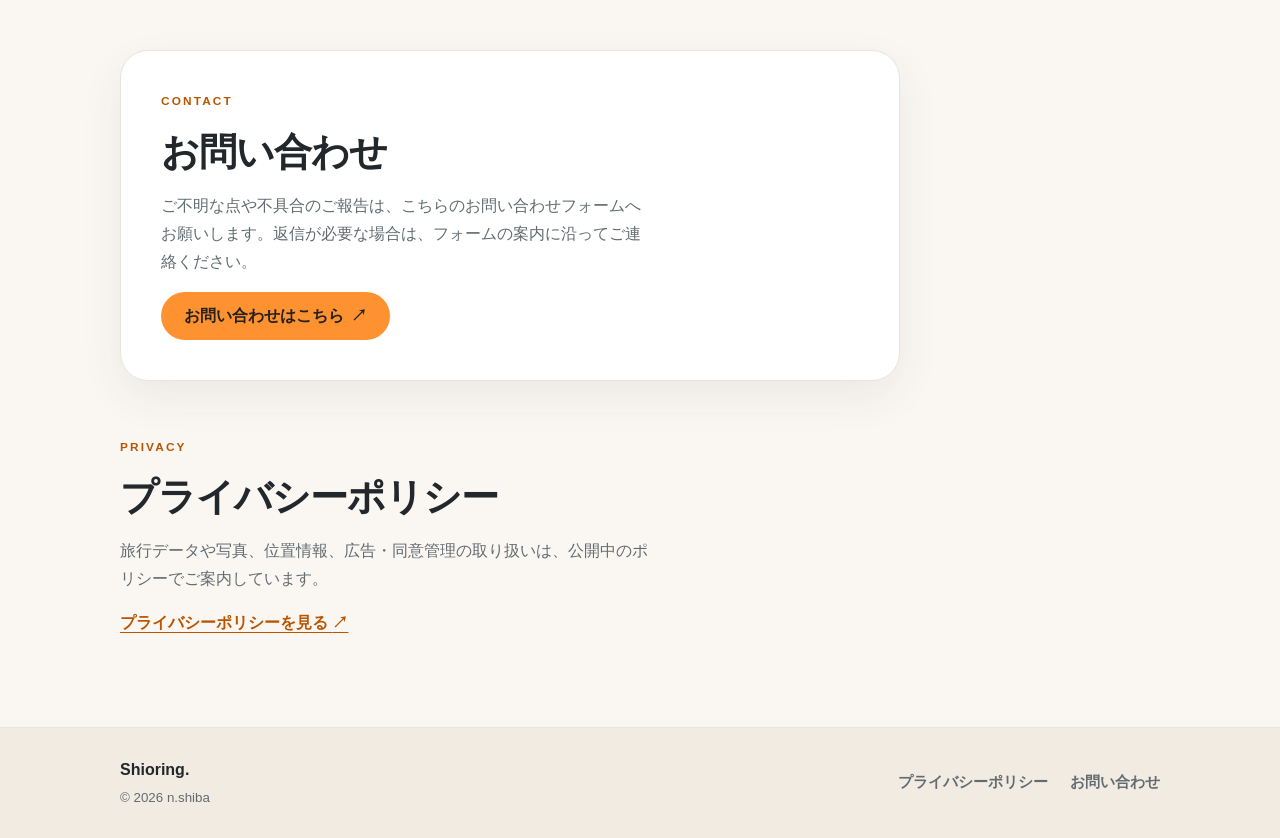
==== commit 30112bbe: "Add files via upload" ====
--- a/support/index.html
+++ b/support/index.html
@@ -26,10 +26,11 @@
     <section class="hero wrap" id="top" aria-labelledby="hero-title">
       <div class="hero-copy">
         <p class="eyebrow">OFFICIAL SUPPORT</p>
-        <div class="hero-heading">
+        <div class="hero-brand-row">
           <img class="hero-app-icon" src="./assets/images/AppIcon.png" alt="Shioring. アプリアイコン" width="1024" height="1024">
-          <h1 id="hero-title">Shioring.<br><span>旅のしおりをつくろう</span></h1>
+          <h1 id="hero-title">Shioring.</h1>
         </div>
+        <p class="hero-tagline">旅のしおりをつくろう</p>
         <p class="lead">旅行の予定、移動、宿泊、行きたい場所、持ち物、予算まで。ひとつのしおりにまとめられる旅行計画アプリです。</p>
         <div class="hero-actions">
           <a class="button button-primary" href="#guide">使い方を見る</a>
--- a/support/assets/site.css
+++ b/support/assets/site.css
@@ -20,6 +20,9 @@
 h1,h2,h3,p{overflow-wrap:anywhere}
 h1{font-size:clamp(2.55rem,5.4vw,4.25rem);line-height:1.25;letter-spacing:-.035em;margin:0 0 26px}
 h1 span{font-size:.58em;font-weight:750;letter-spacing:-.025em}
+.hero-heading{display:flex;align-items:center;gap:18px;margin:0 0 26px}
+.hero-heading h1{margin:0}
+.hero-app-icon{flex:0 0 auto;width:76px;height:76px;border-radius:18px}
 h2{font-size:clamp(1.7rem,3.3vw,2.4rem);line-height:1.35;letter-spacing:-.025em;margin:0 0 14px}
 h3{font-size:1.16rem;line-height:1.45;margin:0 0 10px}
 p{margin:0 0 1em}
@@ -31,6 +34,7 @@
 .button-outline{border:1px solid #cfcac2;background:#fff;color:var(--ink)}
 .hero-note{min-height:350px;border-radius:28px;padding:32px;background:linear-gradient(145deg,#f2a05c 0%,#d2b596 52%,#54b7bd 100%);box-shadow:var(--shadow);display:flex;flex-direction:column;justify-content:space-between;color:#fff;transform:rotate(2deg)}
 .note-top,.note-bottom{display:flex;justify-content:space-between;align-items:center;gap:16px;font-weight:800;letter-spacing:.12em;font-size:.75rem}
+.note-accent{display:block;width:9px;height:9px;border-radius:50%;background:#fff;opacity:.85}
 .note-middle{font-size:clamp(1.45rem,2.8vw,2.1rem);line-height:1.5;font-weight:800;text-shadow:0 1px 7px rgba(0,0,0,.1)}
 .note-line{width:48px;height:2px;background:#fff;opacity:.8}
 .section{padding-block:78px}
@@ -66,5 +70,5 @@
 .policy-wrap{padding-top:20px;padding-bottom:90px}.policy-wrap p:not(.eyebrow){color:var(--muted);max-width:60ch}.text-link{font-weight:750}
 .site-footer{background:#f1ebe2;border-top:1px solid var(--line);padding:28px 0}.footer-inner{display:flex;justify-content:space-between;gap:24px;align-items:center}.footer-inner strong{display:block}.footer-inner small{display:block;color:var(--muted);margin-top:2px}
 @media(max-width:760px){.wrap{width:min(100% - 32px,560px)}.header-inner{min-height:68px}.site-header nav{gap:10px}.site-header nav a{font-size:.78rem}.hero{padding-block:54px 65px;grid-template-columns:1fr;gap:40px}.hero-note{min-height:235px;max-width:420px;width:92%;justify-self:center}.section{padding-block:58px}.feature-grid{grid-template-columns:repeat(2,minmax(0,1fr))}.quick-steps{grid-template-columns:1fr}.quick-steps li:last-child{grid-column:auto}.guide-card{grid-template-columns:1fr;gap:18px}.screen-link{max-width:340px;margin:auto}.screen-pair{max-width:400px;margin:auto}.video-guide{grid-template-columns:1fr}.contact-card{padding:28px}.footer-inner{align-items:flex-start;flex-direction:column}}
-@media(max-width:430px){.header-inner{flex-wrap:wrap;padding-block:10px;gap:5px}.site-header nav{width:100%;justify-content:space-between}.hero-actions{flex-direction:column;align-items:stretch}.hero-note{min-height:215px}.feature-grid{grid-template-columns:1fr}.feature-grid li{padding:19px}.guide-body{padding-inline:16px}.illustrated-guide>summary{padding-inline:17px}.guide-card{padding-block:30px}.screen-pair{gap:7px}.screen-pair .screen-link{max-width:none}}
+@media(max-width:430px){.header-inner{flex-wrap:wrap;padding-block:10px;gap:5px}.site-header nav{width:100%;justify-content:space-between}.hero-heading{gap:12px}.hero-app-icon{width:58px;height:58px;border-radius:14px}.hero-actions{flex-direction:column;align-items:stretch}.hero-note{min-height:215px}.feature-grid{grid-template-columns:1fr}.feature-grid li{padding:19px}.guide-body{padding-inline:16px}.illustrated-guide>summary{padding-inline:17px}.guide-card{padding-block:30px}.screen-pair{gap:7px}.screen-pair .screen-link{max-width:none}}
 @media(prefers-reduced-motion:reduce){html{scroll-behavior:auto}.button,.summary-arrow{transition:none}}
